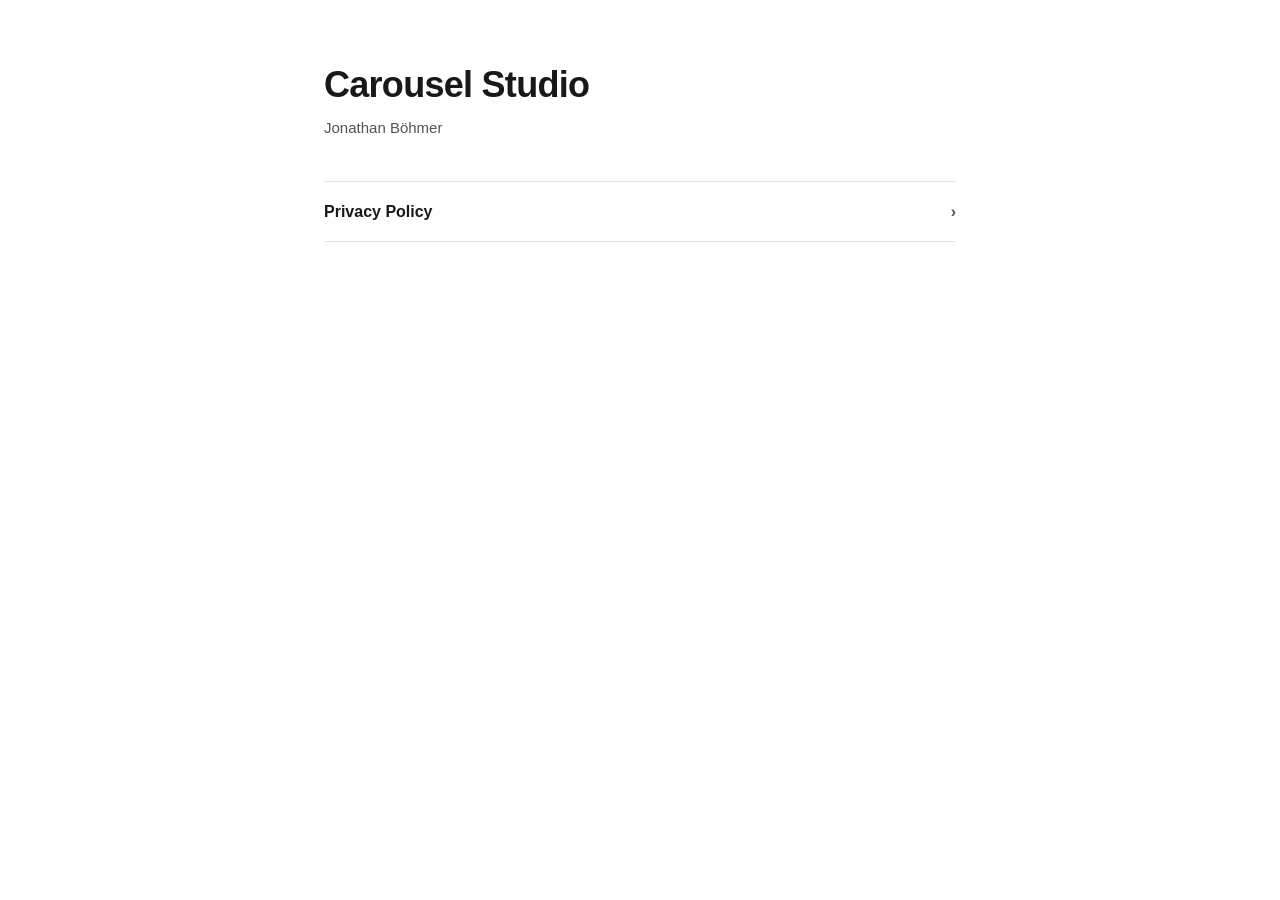
==== index.html @ 37c82015 "Publish as a small site: the policy at /carousel-studio/privacy/, and a start page Co-Authored-By: C" ====
<!doctype html>
<html lang="en">
<head>
  <meta charset="utf-8">
  <meta name="viewport" content="width=device-width, initial-scale=1">
  <title>Carousel Studio</title>
  <meta name="description" content="Legal information for the Carousel Studio app.">
  <style>
    :root {
      --bg: #ffffff;
      --text: #18181b;
      --muted: #52525b;
      --rule: #e4e4e7;
      --accent: #b45309;
    }
    @media (prefers-color-scheme: dark) {
      :root {
        --bg: #161618;
        --text: #f4f4f5;
        --muted: #a1a1aa;
        --rule: #2e2e33;
        --accent: #ffb900;
      }
    }
    * { box-sizing: border-box; }
    body {
      margin: 0;
      background: var(--bg);
      color: var(--text);
      font: 16px/1.7 -apple-system, BlinkMacSystemFont, "Segoe UI", Roboto, Helvetica, Arial, sans-serif;
      -webkit-text-size-adjust: 100%;
    }
    main { max-width: 680px; margin: 0 auto; padding: 64px 24px 80px; }
    h1 { font-size: 2.25rem; line-height: 1.15; margin: 0; letter-spacing: -0.02em; }
    .meta { margin: 10px 0 0; color: var(--muted); font-size: 0.9375rem; }
    ul { list-style: none; margin: 40px 0 0; padding: 0; border-top: 1px solid var(--rule); }
    li { border-bottom: 1px solid var(--rule); }
    li a { display: block; padding: 16px 0; color: var(--text); font-weight: 600; text-decoration: none; }
    li a::after { content: "›"; float: right; color: var(--muted); }
    li a:hover { color: var(--accent); }
    @media (max-width: 480px) {
      main { padding: 40px 20px 56px; }
      h1 { font-size: 1.875rem; }
    }
  </style>
</head>
<body>
  <main>
    <h1>Carousel Studio</h1>
    <p class="meta">Jonathan Böhmer</p>
    <ul>
      <li><a href="carousel-studio/privacy/">Privacy Policy</a></li>
    </ul>
  </main>
</body>
</html>
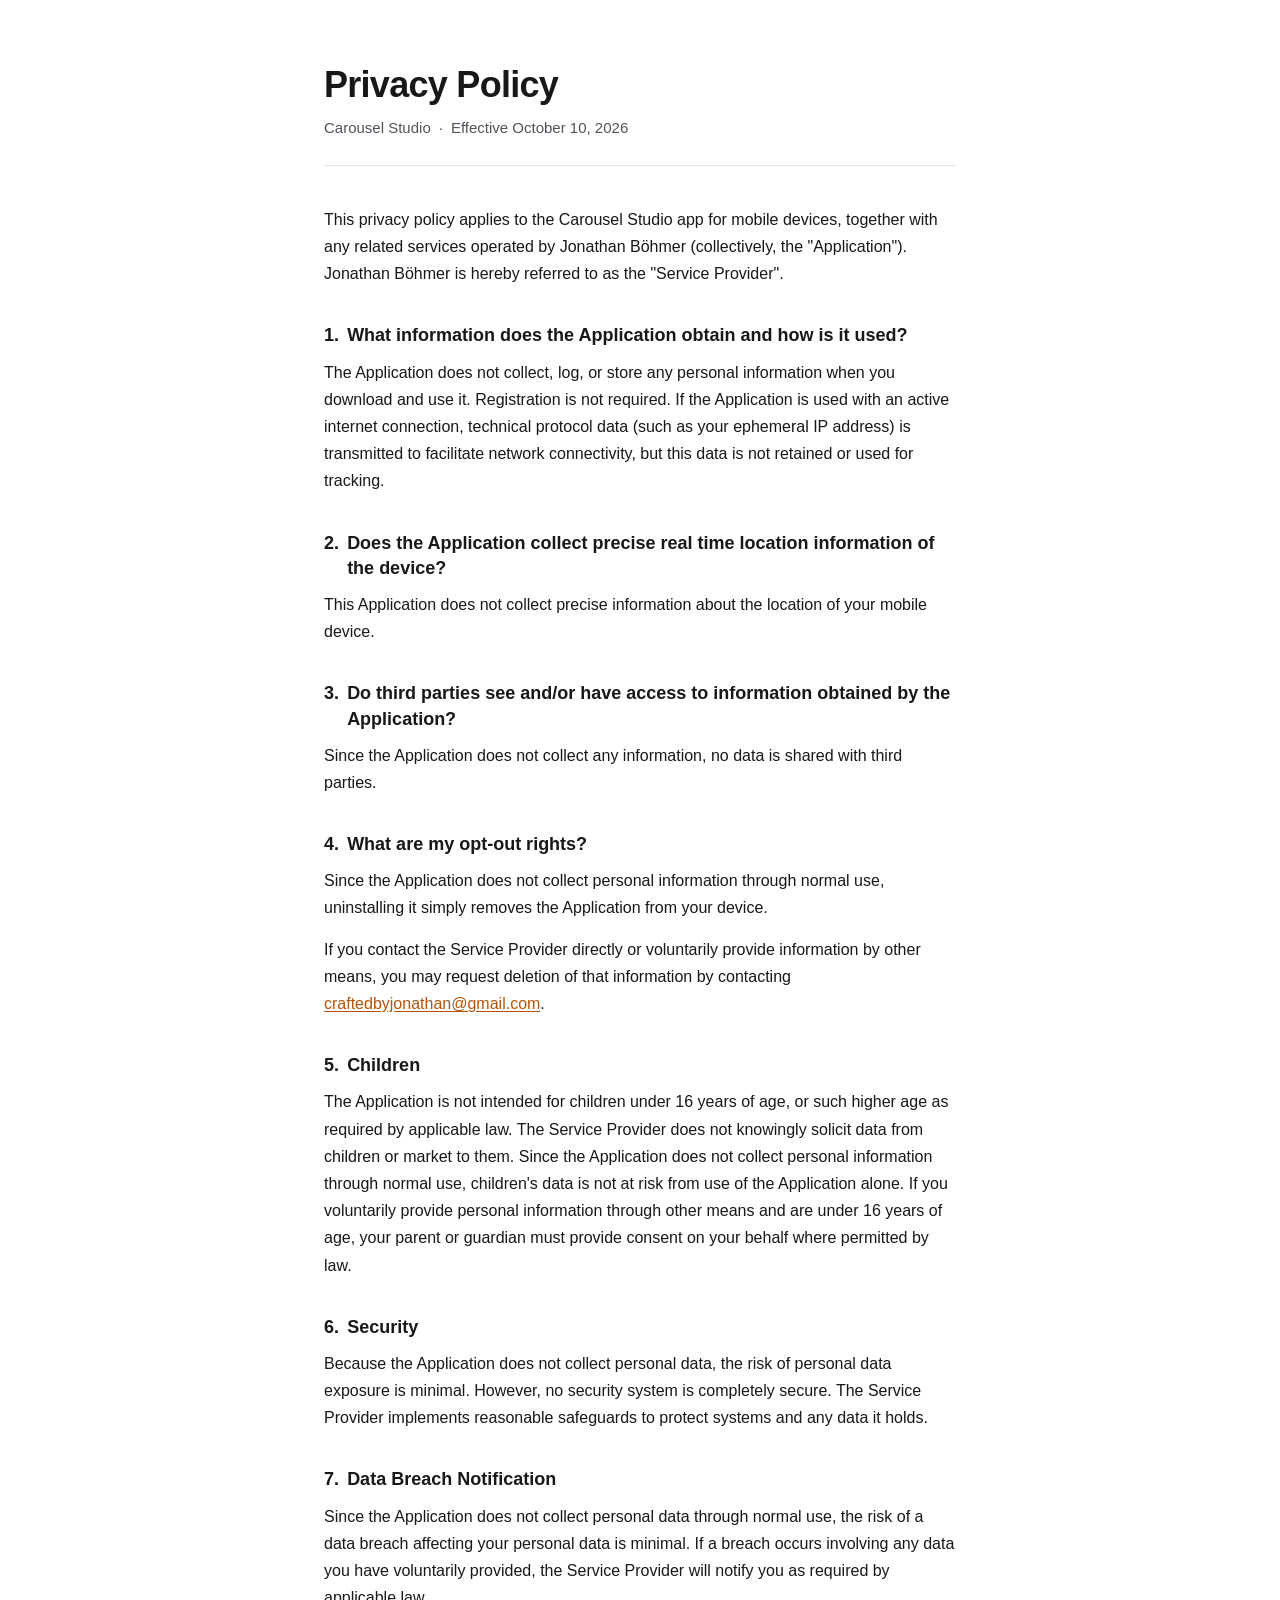
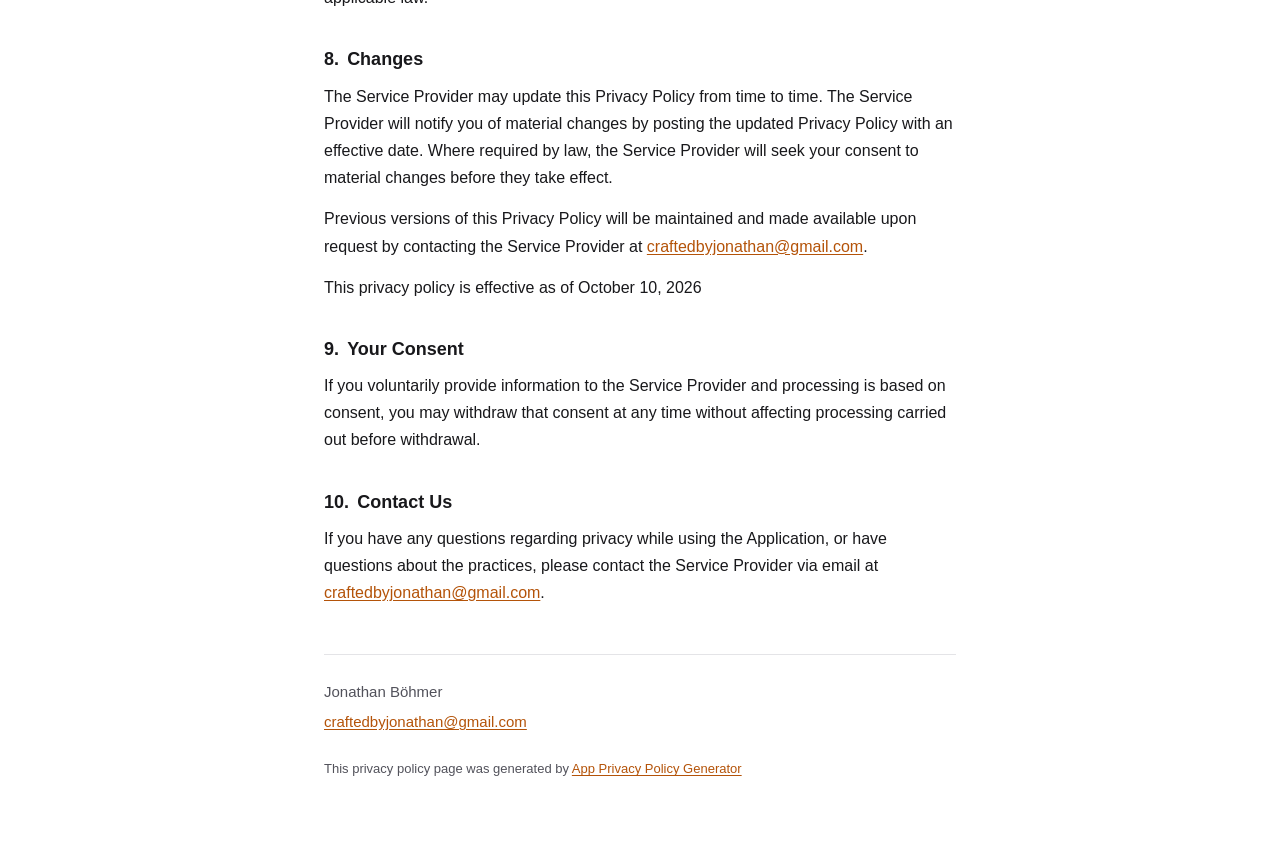
==== commit c9cae876: "Lay the policy out as a plain document Co-Authored-By: Claude Opus 5.5 <noreply@anthropic.com>" ====
--- a/index.html
+++ b/index.html
@@ -3,8 +3,9 @@
 <head>
   <meta charset="utf-8">
   <meta name="viewport" content="width=device-width, initial-scale=1">
-  <title>Carousel Studio</title>
-  <meta name="description" content="Legal information for the Carousel Studio app.">
+  <title>Privacy Policy – Carousel Studio</title>
+  <meta name="description" content="Privacy policy for the Carousel Studio app.">
+  <meta name="robots" content="index, follow">
   <style>
     :root {
       --bg: #ffffff;
@@ -31,13 +32,21 @@
       -webkit-text-size-adjust: 100%;
     }
     main { max-width: 680px; margin: 0 auto; padding: 64px 24px 80px; }
+    header { margin-bottom: 40px; padding-bottom: 24px; border-bottom: 1px solid var(--rule); }
     h1 { font-size: 2.25rem; line-height: 1.15; margin: 0; letter-spacing: -0.02em; }
     .meta { margin: 10px 0 0; color: var(--muted); font-size: 0.9375rem; }
-    ul { list-style: none; margin: 40px 0 0; padding: 0; border-top: 1px solid var(--rule); }
-    li { border-bottom: 1px solid var(--rule); }
-    li a { display: block; padding: 16px 0; color: var(--text); font-weight: 600; text-decoration: none; }
-    li a::after { content: "›"; float: right; color: var(--muted); }
-    li a:hover { color: var(--accent); }
+    .meta span + span::before { content: "·"; margin: 0 8px; }
+    ol.sections { list-style: none; margin: 0; padding: 0; counter-reset: section; }
+    ol.sections > li { counter-increment: section; margin-top: 36px; }
+    /* The number hangs, so a heading that wraps lines up under its own text. */
+    h2 { display: flex; gap: 0.45em; font-size: 1.125rem; line-height: 1.4; margin: 0 0 10px; }
+    h2::before { content: counter(section) "."; flex-shrink: 0; font-variant-numeric: tabular-nums; }
+    p { margin: 0 0 14px; }
+    p:last-child { margin-bottom: 0; }
+    a { color: var(--accent); text-underline-offset: 2px; }
+    .contact { margin-top: 48px; padding-top: 24px; border-top: 1px solid var(--rule); color: var(--muted); font-size: 0.9375rem; }
+    .contact p { margin: 0 0 4px; }
+    .attribution { margin-top: 24px; color: var(--muted); font-size: 0.8125rem; }
     @media (max-width: 480px) {
       main { padding: 40px 20px 56px; }
       h1 { font-size: 1.875rem; }
@@ -46,11 +55,64 @@
 </head>
 <body>
   <main>
-    <h1>Carousel Studio</h1>
-    <p class="meta">Jonathan Böhmer</p>
-    <ul>
-      <li><a href="carousel-studio/privacy/">Privacy Policy</a></li>
-    </ul>
+    <header>
+      <h1>Privacy Policy</h1>
+      <p class="meta"><span>Carousel Studio</span><span>Effective October 10, 2026</span></p>
+    </header>
+
+    <p>This privacy policy applies to the Carousel Studio app for mobile devices, together with any related services operated by Jonathan Böhmer (collectively, the "Application"). Jonathan Böhmer is hereby referred to as the "Service Provider".</p>
+
+    <ol class="sections">
+      <li>
+        <h2>What information does the Application obtain and how is it used?</h2>
+        <p>The Application does not collect, log, or store any personal information when you download and use it. Registration is not required. If the Application is used with an active internet connection, technical protocol data (such as your ephemeral IP address) is transmitted to facilitate network connectivity, but this data is not retained or used for tracking.</p>
+      </li>
+      <li>
+        <h2>Does the Application collect precise real time location information of the device?</h2>
+        <p>This Application does not collect precise information about the location of your mobile device.</p>
+      </li>
+      <li>
+        <h2>Do third parties see and/or have access to information obtained by the Application?</h2>
+        <p>Since the Application does not collect any information, no data is shared with third parties.</p>
+      </li>
+      <li>
+        <h2>What are my opt-out rights?</h2>
+        <p>Since the Application does not collect personal information through normal use, uninstalling it simply removes the Application from your device.</p>
+        <p>If you contact the Service Provider directly or voluntarily provide information by other means, you may request deletion of that information by contacting <a href="mailto:craftedbyjonathan@gmail.com">craftedbyjonathan@gmail.com</a>.</p>
+      </li>
+      <li>
+        <h2>Children</h2>
+        <p>The Application is not intended for children under 16 years of age, or such higher age as required by applicable law. The Service Provider does not knowingly solicit data from children or market to them. Since the Application does not collect personal information through normal use, children's data is not at risk from use of the Application alone. If you voluntarily provide personal information through other means and are under 16 years of age, your parent or guardian must provide consent on your behalf where permitted by law.</p>
+      </li>
+      <li>
+        <h2>Security</h2>
+        <p>Because the Application does not collect personal data, the risk of personal data exposure is minimal. However, no security system is completely secure. The Service Provider implements reasonable safeguards to protect systems and any data it holds.</p>
+      </li>
+      <li>
+        <h2>Data Breach Notification</h2>
+        <p>Since the Application does not collect personal data through normal use, the risk of a data breach affecting your personal data is minimal. If a breach occurs involving any data you have voluntarily provided, the Service Provider will notify you as required by applicable law.</p>
+      </li>
+      <li>
+        <h2>Changes</h2>
+        <p>The Service Provider may update this Privacy Policy from time to time. The Service Provider will notify you of material changes by posting the updated Privacy Policy with an effective date. Where required by law, the Service Provider will seek your consent to material changes before they take effect.</p>
+        <p>Previous versions of this Privacy Policy will be maintained and made available upon request by contacting the Service Provider at <a href="mailto:craftedbyjonathan@gmail.com">craftedbyjonathan@gmail.com</a>.</p>
+        <p>This privacy policy is effective as of October 10, 2026</p>
+      </li>
+      <li>
+        <h2>Your Consent</h2>
+        <p>If you voluntarily provide information to the Service Provider and processing is based on consent, you may withdraw that consent at any time without affecting processing carried out before withdrawal.</p>
+      </li>
+      <li>
+        <h2>Contact Us</h2>
+        <p>If you have any questions regarding privacy while using the Application, or have questions about the practices, please contact the Service Provider via email at <a href="mailto:craftedbyjonathan@gmail.com">craftedbyjonathan@gmail.com</a>.</p>
+      </li>
+    </ol>
+
+    <footer class="contact">
+      <p>Jonathan Böhmer</p>
+      <p><a href="mailto:craftedbyjonathan@gmail.com">craftedbyjonathan@gmail.com</a></p>
+    </footer>
+    <p class="attribution">This privacy policy page was generated by <a href="https://app-privacy-policy-generator.nisrulz.com/" target="_blank" rel="noopener noreferrer">App Privacy Policy Generator</a></p>
   </main>
 </body>
 </html>
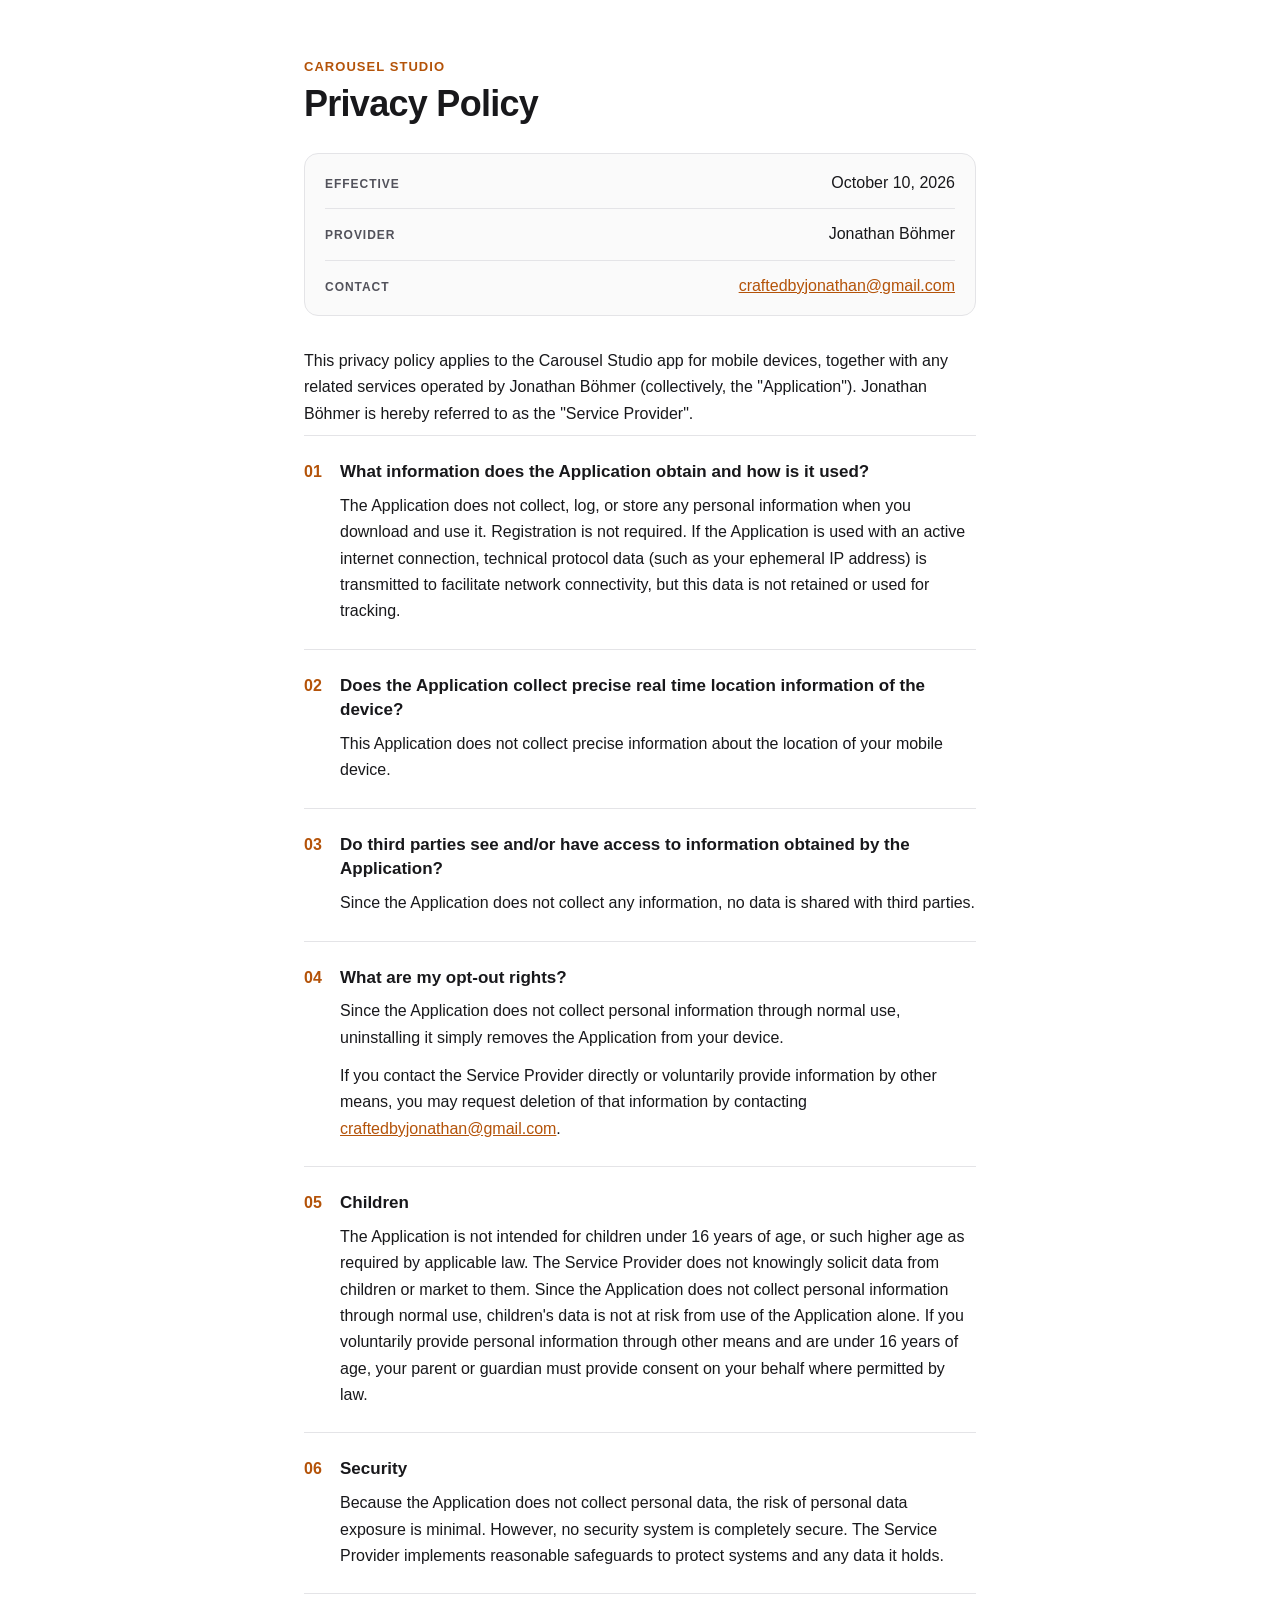
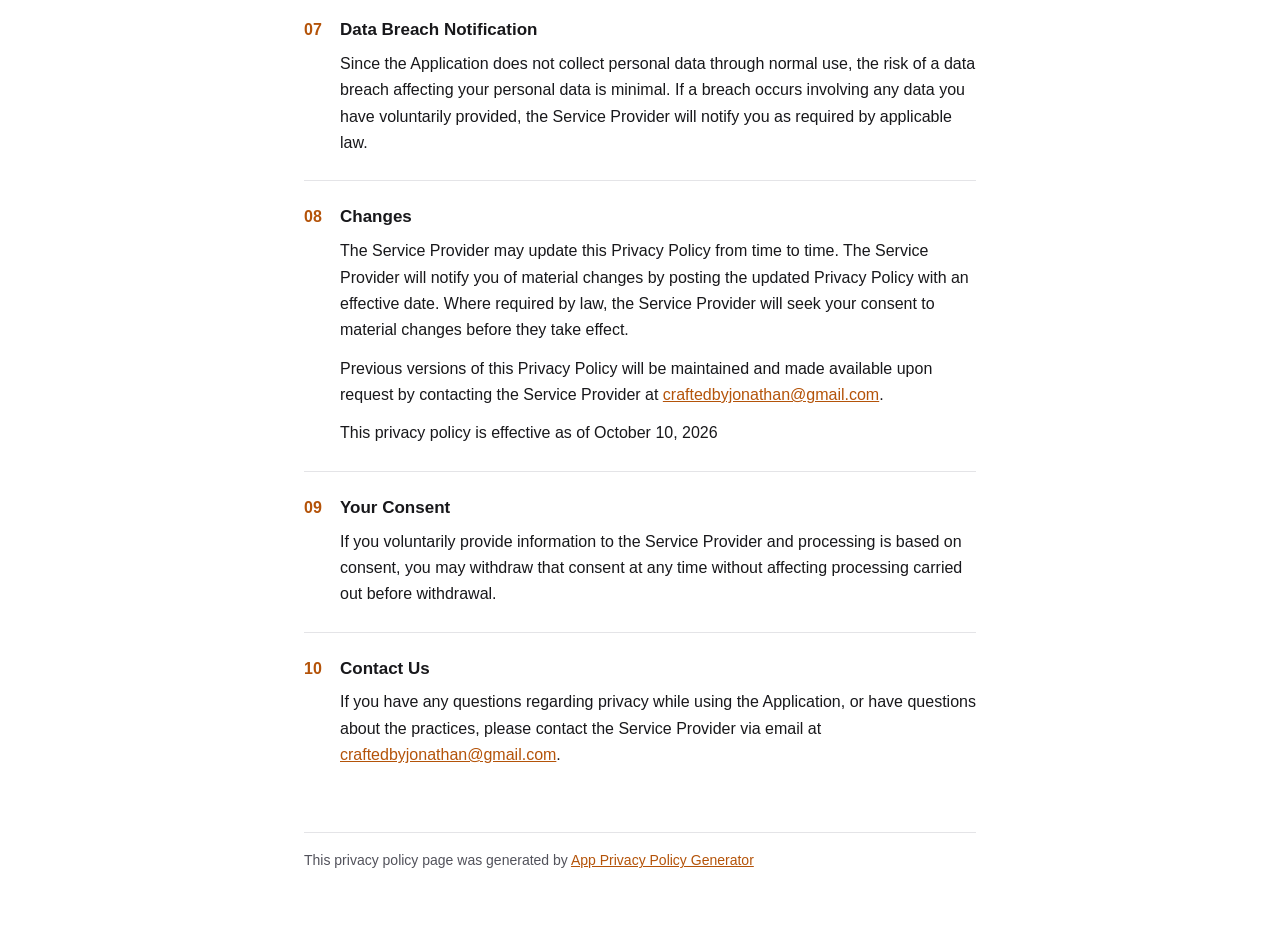
==== commit 46fa3e72: "Effective date, and lay the policy out as a numbered document Co-Authored-By: Claude Opus 5.5 <norep" ====
--- a/index.html
+++ b/index.html
@@ -13,6 +13,7 @@
       --muted: #52525b;
       --rule: #e4e4e7;
       --accent: #b45309;
+      --panel: #fafafa;
     }
     @media (prefers-color-scheme: dark) {
       :root {
@@ -21,6 +22,7 @@
         --muted: #a1a1aa;
         --rule: #2e2e33;
         --accent: #ffb900;
+        --panel: #1d1d20;
       }
     }
     * { box-sizing: border-box; }
@@ -28,39 +30,50 @@
       margin: 0;
       background: var(--bg);
       color: var(--text);
-      font: 16px/1.7 -apple-system, BlinkMacSystemFont, "Segoe UI", Roboto, Helvetica, Arial, sans-serif;
+      font: 16px/1.65 -apple-system, BlinkMacSystemFont, "Segoe UI", Roboto, Helvetica, Arial, sans-serif;
       -webkit-text-size-adjust: 100%;
     }
-    main { max-width: 680px; margin: 0 auto; padding: 64px 24px 80px; }
-    header { margin-bottom: 40px; padding-bottom: 24px; border-bottom: 1px solid var(--rule); }
+    main { max-width: 720px; margin: 0 auto; padding: 56px 24px 72px; }
+    header { margin-bottom: 32px; }
+    .eyebrow { margin: 0 0 6px; font-size: 0.8125rem; font-weight: 600; letter-spacing: 0.08em; text-transform: uppercase; color: var(--accent); }
     h1 { font-size: 2.25rem; line-height: 1.15; margin: 0; letter-spacing: -0.02em; }
-    .meta { margin: 10px 0 0; color: var(--muted); font-size: 0.9375rem; }
-    .meta span + span::before { content: "·"; margin: 0 8px; }
-    ol.sections { list-style: none; margin: 0; padding: 0; counter-reset: section; }
-    ol.sections > li { counter-increment: section; margin-top: 36px; }
-    /* The number hangs, so a heading that wraps lines up under its own text. */
-    h2 { display: flex; gap: 0.45em; font-size: 1.125rem; line-height: 1.4; margin: 0 0 10px; }
-    h2::before { content: counter(section) "."; flex-shrink: 0; font-variant-numeric: tabular-nums; }
-    p { margin: 0 0 14px; }
-    p:last-child { margin-bottom: 0; }
-    a { color: var(--accent); text-underline-offset: 2px; }
-    .contact { margin-top: 48px; padding-top: 24px; border-top: 1px solid var(--rule); color: var(--muted); font-size: 0.9375rem; }
-    .contact p { margin: 0 0 4px; }
-    .attribution { margin-top: 24px; color: var(--muted); font-size: 0.8125rem; }
+    .meta { margin: 28px 0 0; padding: 4px 20px; border: 1px solid var(--rule); border-radius: 14px; background: var(--panel); }
+    .meta div { display: flex; align-items: baseline; justify-content: space-between; gap: 16px; padding: 12px 0; }
+    .meta div + div { border-top: 1px solid var(--rule); }
+    .meta dt { font-size: 0.75rem; font-weight: 700; letter-spacing: 0.08em; text-transform: uppercase; color: var(--muted); }
+    .meta dd { margin: 0; text-align: right; font-weight: 500; overflow-wrap: anywhere; }
+    /* On a phone, each label sits above its value, so the email address keeps to one line. */
     @media (max-width: 480px) {
       main { padding: 40px 20px 56px; }
       h1 { font-size: 1.875rem; }
+      .meta div { flex-direction: column; gap: 4px; }
+      .meta dd { text-align: left; }
     }
+    .intro { margin: 0 0 8px; }
+    ol.sections { list-style: none; margin: 0; padding: 0; counter-reset: section; }
+    ol.sections > li { counter-increment: section; display: grid; grid-template-columns: 2.25rem 1fr; padding: 24px 0; border-top: 1px solid var(--rule); }
+    ol.sections > li::before { content: counter(section, decimal-leading-zero); font-weight: 700; font-variant-numeric: tabular-nums; color: var(--accent); line-height: 1.45; }
+    h2 { grid-column: 2; font-size: 1.0625rem; line-height: 1.45; margin: 0 0 8px; }
+    ol.sections > li > p { grid-column: 2; }
+    p { margin: 0 0 12px; }
+    p:last-child { margin-bottom: 0; }
+    a { color: var(--accent); }
+    .attribution { margin-top: 40px; padding-top: 16px; border-top: 1px solid var(--rule); color: var(--muted); font-size: 0.875rem; }
   </style>
 </head>
 <body>
   <main>
     <header>
+      <p class="eyebrow">Carousel Studio</p>
       <h1>Privacy Policy</h1>
-      <p class="meta"><span>Carousel Studio</span><span>Effective October 10, 2026</span></p>
+      <dl class="meta">
+        <div><dt>Effective</dt><dd>October 10, 2026</dd></div>
+        <div><dt>Provider</dt><dd>Jonathan Böhmer</dd></div>
+        <div><dt>Contact</dt><dd><a href="mailto:craftedbyjonathan@gmail.com">craftedbyjonathan@gmail.com</a></dd></div>
+      </dl>
     </header>
 
-    <p>This privacy policy applies to the Carousel Studio app for mobile devices, together with any related services operated by Jonathan Böhmer (collectively, the "Application"). Jonathan Böhmer is hereby referred to as the "Service Provider".</p>
+    <p class="intro">This privacy policy applies to the Carousel Studio app for mobile devices, together with any related services operated by Jonathan Böhmer (collectively, the "Application"). Jonathan Böhmer is hereby referred to as the "Service Provider".</p>
 
     <ol class="sections">
       <li>
@@ -108,10 +121,6 @@
       </li>
     </ol>
 
-    <footer class="contact">
-      <p>Jonathan Böhmer</p>
-      <p><a href="mailto:craftedbyjonathan@gmail.com">craftedbyjonathan@gmail.com</a></p>
-    </footer>
     <p class="attribution">This privacy policy page was generated by <a href="https://app-privacy-policy-generator.nisrulz.com/" target="_blank" rel="noopener noreferrer">App Privacy Policy Generator</a></p>
   </main>
 </body>
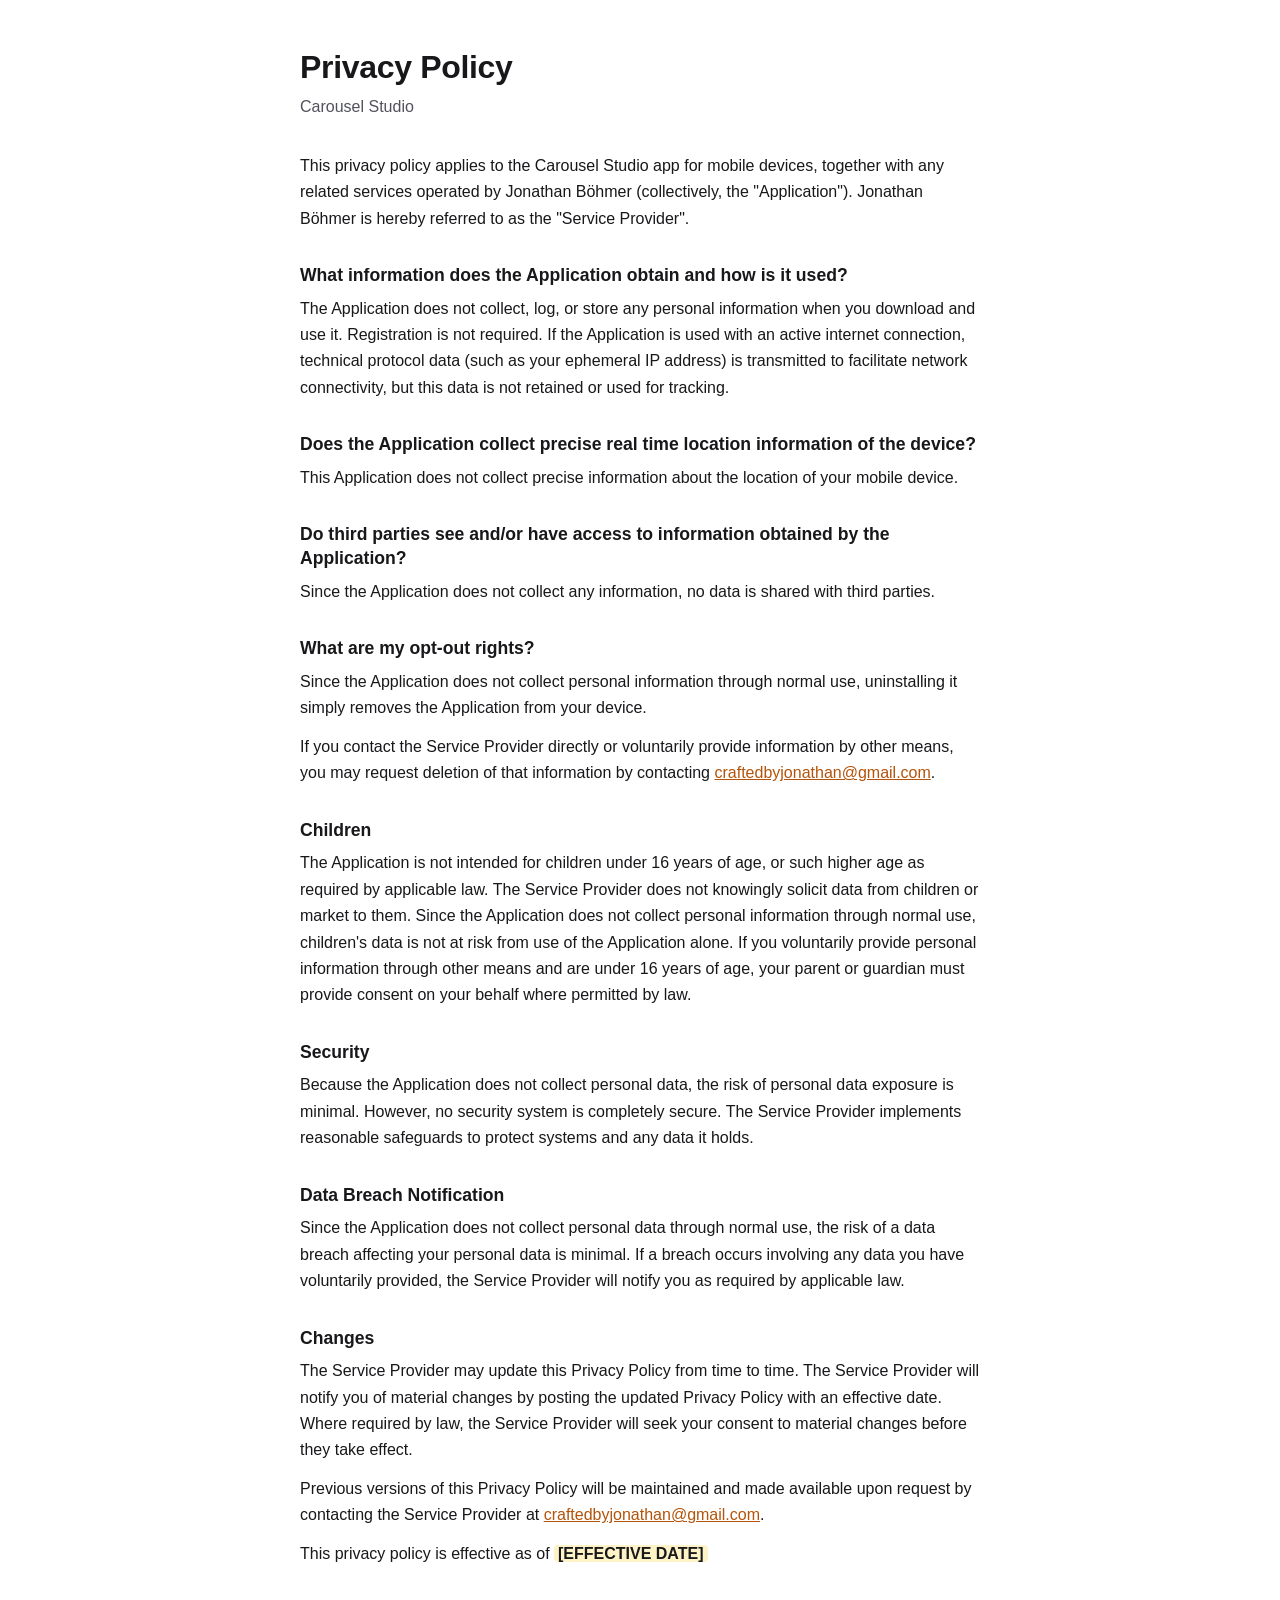
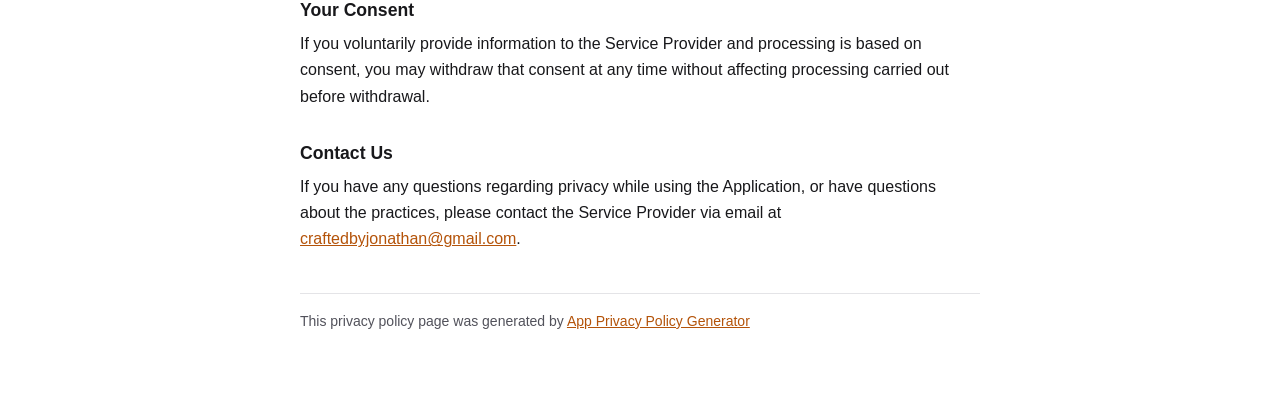
==== commit 7d483b59: "Fill in the publisher name and contact email Co-Authored-By: Claude Opus 5.5 <noreply@anthropic.com>" ====
--- a/index.html
+++ b/index.html
@@ -13,7 +13,7 @@
       --muted: #52525b;
       --rule: #e4e4e7;
       --accent: #b45309;
-      --panel: #fafafa;
+      --placeholder-bg: #fef3c7;
     }
     @media (prefers-color-scheme: dark) {
       :root {
@@ -22,7 +22,7 @@
         --muted: #a1a1aa;
         --rule: #2e2e33;
         --accent: #ffb900;
-        --panel: #1d1d20;
+        --placeholder-bg: #3f2f0a;
       }
     }
     * { box-sizing: border-box; }
@@ -33,94 +33,59 @@
       font: 16px/1.65 -apple-system, BlinkMacSystemFont, "Segoe UI", Roboto, Helvetica, Arial, sans-serif;
       -webkit-text-size-adjust: 100%;
     }
-    main { max-width: 720px; margin: 0 auto; padding: 56px 24px 72px; }
-    header { margin-bottom: 32px; }
-    .eyebrow { margin: 0 0 6px; font-size: 0.8125rem; font-weight: 600; letter-spacing: 0.08em; text-transform: uppercase; color: var(--accent); }
-    h1 { font-size: 2.25rem; line-height: 1.15; margin: 0; letter-spacing: -0.02em; }
-    .meta { margin: 28px 0 0; padding: 4px 20px; border: 1px solid var(--rule); border-radius: 14px; background: var(--panel); }
-    .meta div { display: flex; align-items: baseline; justify-content: space-between; gap: 16px; padding: 12px 0; }
-    .meta div + div { border-top: 1px solid var(--rule); }
-    .meta dt { font-size: 0.75rem; font-weight: 700; letter-spacing: 0.08em; text-transform: uppercase; color: var(--muted); }
-    .meta dd { margin: 0; text-align: right; font-weight: 500; overflow-wrap: anywhere; }
-    /* On a phone, each label sits above its value, so the email address keeps to one line. */
-    @media (max-width: 480px) {
-      main { padding: 40px 20px 56px; }
-      h1 { font-size: 1.875rem; }
-      .meta div { flex-direction: column; gap: 4px; }
-      .meta dd { text-align: left; }
-    }
-    .intro { margin: 0 0 8px; }
-    ol.sections { list-style: none; margin: 0; padding: 0; counter-reset: section; }
-    ol.sections > li { counter-increment: section; display: grid; grid-template-columns: 2.25rem 1fr; padding: 24px 0; border-top: 1px solid var(--rule); }
-    ol.sections > li::before { content: counter(section, decimal-leading-zero); font-weight: 700; font-variant-numeric: tabular-nums; color: var(--accent); line-height: 1.45; }
-    h2 { grid-column: 2; font-size: 1.0625rem; line-height: 1.45; margin: 0 0 8px; }
-    ol.sections > li > p { grid-column: 2; }
+    main { max-width: 720px; margin: 0 auto; padding: 48px 20px 64px; }
+    h1 { font-size: 2rem; line-height: 1.2; margin: 0 0 8px; letter-spacing: -0.01em; }
+    .app { color: var(--muted); margin: 0 0 32px; }
+    h2 { font-size: 1.1rem; line-height: 1.35; margin: 32px 0 8px; }
     p { margin: 0 0 12px; }
-    p:last-child { margin-bottom: 0; }
     a { color: var(--accent); }
-    .attribution { margin-top: 40px; padding-top: 16px; border-top: 1px solid var(--rule); color: var(--muted); font-size: 0.875rem; }
+    hr { border: 0; border-top: 1px solid var(--rule); margin: 40px 0 16px; }
+    .attribution { color: var(--muted); font-size: 0.875rem; }
+    /* Placeholders still to be filled in before publishing. */
+    .placeholder { background: var(--placeholder-bg); border-radius: 4px; padding: 0 4px; font-weight: 600; }
   </style>
 </head>
 <body>
   <main>
-    <header>
-      <p class="eyebrow">Carousel Studio</p>
-      <h1>Privacy Policy</h1>
-      <dl class="meta">
-        <div><dt>Effective</dt><dd>October 10, 2026</dd></div>
-        <div><dt>Provider</dt><dd>Jonathan Böhmer</dd></div>
-        <div><dt>Contact</dt><dd><a href="mailto:craftedbyjonathan@gmail.com">craftedbyjonathan@gmail.com</a></dd></div>
-      </dl>
-    </header>
+    <h1>Privacy Policy</h1>
+    <p class="app">Carousel Studio</p>
 
-    <p class="intro">This privacy policy applies to the Carousel Studio app for mobile devices, together with any related services operated by Jonathan Böhmer (collectively, the "Application"). Jonathan Böhmer is hereby referred to as the "Service Provider".</p>
+    <p>This privacy policy applies to the Carousel Studio app for mobile devices, together with any related services operated by Jonathan Böhmer (collectively, the "Application"). Jonathan Böhmer is hereby referred to as the "Service Provider".</p>
 
-    <ol class="sections">
-      <li>
-        <h2>What information does the Application obtain and how is it used?</h2>
-        <p>The Application does not collect, log, or store any personal information when you download and use it. Registration is not required. If the Application is used with an active internet connection, technical protocol data (such as your ephemeral IP address) is transmitted to facilitate network connectivity, but this data is not retained or used for tracking.</p>
-      </li>
-      <li>
-        <h2>Does the Application collect precise real time location information of the device?</h2>
-        <p>This Application does not collect precise information about the location of your mobile device.</p>
-      </li>
-      <li>
-        <h2>Do third parties see and/or have access to information obtained by the Application?</h2>
-        <p>Since the Application does not collect any information, no data is shared with third parties.</p>
-      </li>
-      <li>
-        <h2>What are my opt-out rights?</h2>
-        <p>Since the Application does not collect personal information through normal use, uninstalling it simply removes the Application from your device.</p>
-        <p>If you contact the Service Provider directly or voluntarily provide information by other means, you may request deletion of that information by contacting <a href="mailto:craftedbyjonathan@gmail.com">craftedbyjonathan@gmail.com</a>.</p>
-      </li>
-      <li>
-        <h2>Children</h2>
-        <p>The Application is not intended for children under 16 years of age, or such higher age as required by applicable law. The Service Provider does not knowingly solicit data from children or market to them. Since the Application does not collect personal information through normal use, children's data is not at risk from use of the Application alone. If you voluntarily provide personal information through other means and are under 16 years of age, your parent or guardian must provide consent on your behalf where permitted by law.</p>
-      </li>
-      <li>
-        <h2>Security</h2>
-        <p>Because the Application does not collect personal data, the risk of personal data exposure is minimal. However, no security system is completely secure. The Service Provider implements reasonable safeguards to protect systems and any data it holds.</p>
-      </li>
-      <li>
-        <h2>Data Breach Notification</h2>
-        <p>Since the Application does not collect personal data through normal use, the risk of a data breach affecting your personal data is minimal. If a breach occurs involving any data you have voluntarily provided, the Service Provider will notify you as required by applicable law.</p>
-      </li>
-      <li>
-        <h2>Changes</h2>
-        <p>The Service Provider may update this Privacy Policy from time to time. The Service Provider will notify you of material changes by posting the updated Privacy Policy with an effective date. Where required by law, the Service Provider will seek your consent to material changes before they take effect.</p>
-        <p>Previous versions of this Privacy Policy will be maintained and made available upon request by contacting the Service Provider at <a href="mailto:craftedbyjonathan@gmail.com">craftedbyjonathan@gmail.com</a>.</p>
-        <p>This privacy policy is effective as of October 10, 2026</p>
-      </li>
-      <li>
-        <h2>Your Consent</h2>
-        <p>If you voluntarily provide information to the Service Provider and processing is based on consent, you may withdraw that consent at any time without affecting processing carried out before withdrawal.</p>
-      </li>
-      <li>
-        <h2>Contact Us</h2>
-        <p>If you have any questions regarding privacy while using the Application, or have questions about the practices, please contact the Service Provider via email at <a href="mailto:craftedbyjonathan@gmail.com">craftedbyjonathan@gmail.com</a>.</p>
-      </li>
-    </ol>
+    <h2>What information does the Application obtain and how is it used?</h2>
+    <p>The Application does not collect, log, or store any personal information when you download and use it. Registration is not required. If the Application is used with an active internet connection, technical protocol data (such as your ephemeral IP address) is transmitted to facilitate network connectivity, but this data is not retained or used for tracking.</p>
 
+    <h2>Does the Application collect precise real time location information of the device?</h2>
+    <p>This Application does not collect precise information about the location of your mobile device.</p>
+
+    <h2>Do third parties see and/or have access to information obtained by the Application?</h2>
+    <p>Since the Application does not collect any information, no data is shared with third parties.</p>
+
+    <h2>What are my opt-out rights?</h2>
+    <p>Since the Application does not collect personal information through normal use, uninstalling it simply removes the Application from your device.</p>
+    <p>If you contact the Service Provider directly or voluntarily provide information by other means, you may request deletion of that information by contacting <a href="mailto:craftedbyjonathan@gmail.com">craftedbyjonathan@gmail.com</a>.</p>
+
+    <h2>Children</h2>
+    <p>The Application is not intended for children under 16 years of age, or such higher age as required by applicable law. The Service Provider does not knowingly solicit data from children or market to them. Since the Application does not collect personal information through normal use, children's data is not at risk from use of the Application alone. If you voluntarily provide personal information through other means and are under 16 years of age, your parent or guardian must provide consent on your behalf where permitted by law.</p>
+
+    <h2>Security</h2>
+    <p>Because the Application does not collect personal data, the risk of personal data exposure is minimal. However, no security system is completely secure. The Service Provider implements reasonable safeguards to protect systems and any data it holds.</p>
+
+    <h2>Data Breach Notification</h2>
+    <p>Since the Application does not collect personal data through normal use, the risk of a data breach affecting your personal data is minimal. If a breach occurs involving any data you have voluntarily provided, the Service Provider will notify you as required by applicable law.</p>
+
+    <h2>Changes</h2>
+    <p>The Service Provider may update this Privacy Policy from time to time. The Service Provider will notify you of material changes by posting the updated Privacy Policy with an effective date. Where required by law, the Service Provider will seek your consent to material changes before they take effect.</p>
+    <p>Previous versions of this Privacy Policy will be maintained and made available upon request by contacting the Service Provider at <a href="mailto:craftedbyjonathan@gmail.com">craftedbyjonathan@gmail.com</a>.</p>
+    <p>This privacy policy is effective as of <span class="placeholder">[EFFECTIVE DATE]</span></p>
+
+    <h2>Your Consent</h2>
+    <p>If you voluntarily provide information to the Service Provider and processing is based on consent, you may withdraw that consent at any time without affecting processing carried out before withdrawal.</p>
+
+    <h2>Contact Us</h2>
+    <p>If you have any questions regarding privacy while using the Application, or have questions about the practices, please contact the Service Provider via email at <a href="mailto:craftedbyjonathan@gmail.com">craftedbyjonathan@gmail.com</a>.</p>
+
+    <hr>
     <p class="attribution">This privacy policy page was generated by <a href="https://app-privacy-policy-generator.nisrulz.com/" target="_blank" rel="noopener noreferrer">App Privacy Policy Generator</a></p>
   </main>
 </body>
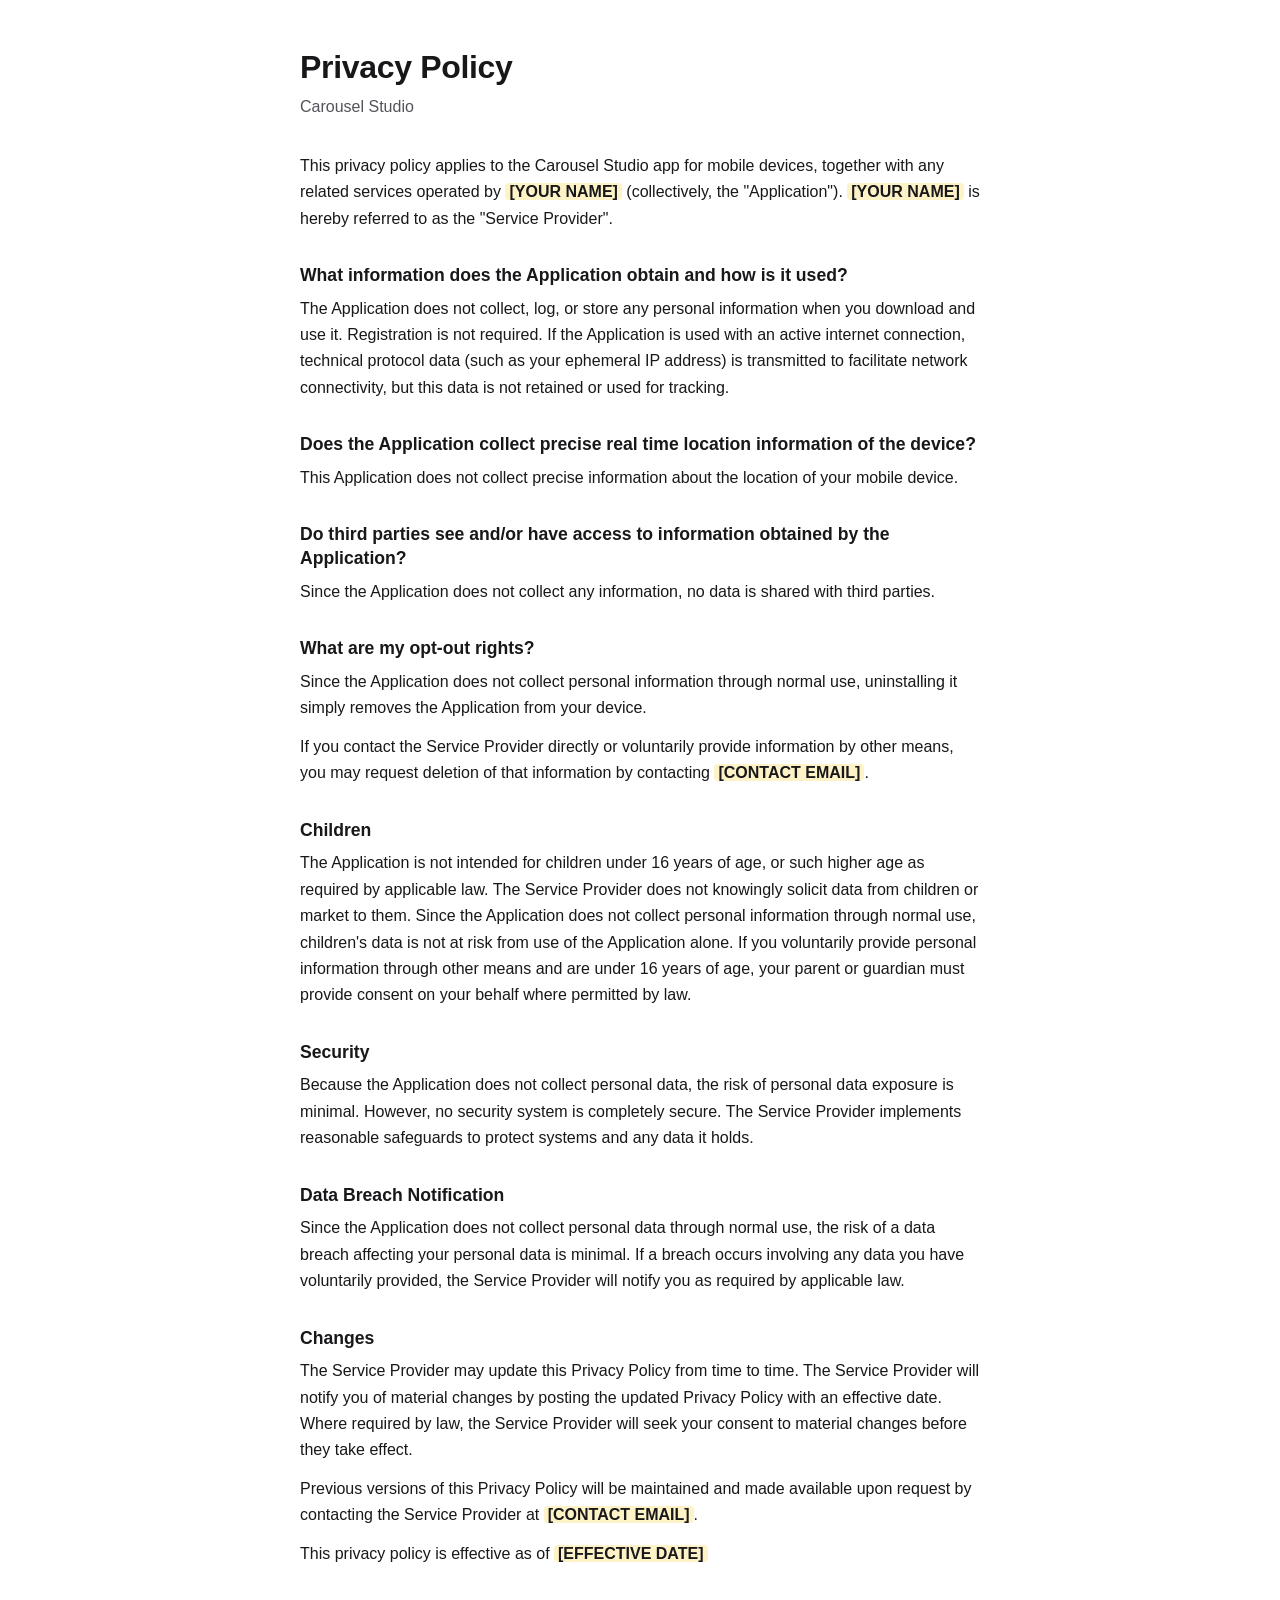
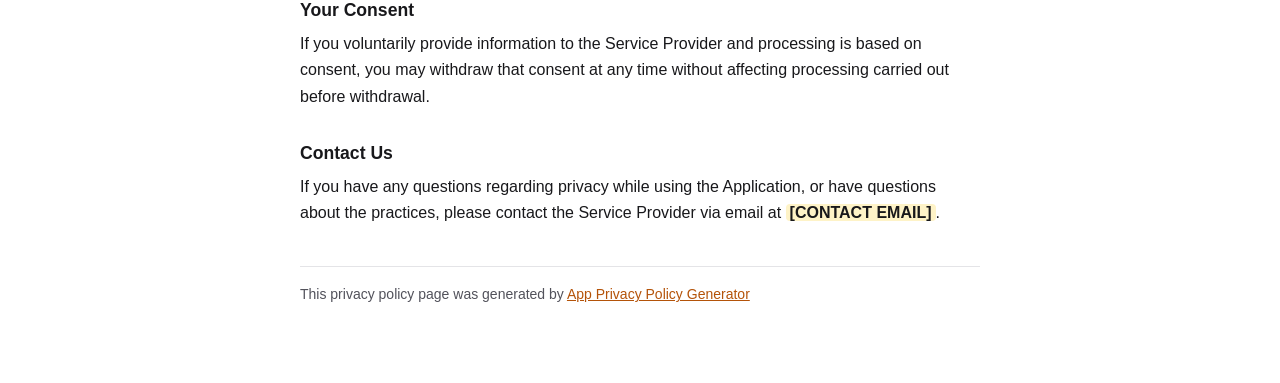
==== commit 18e1c2ab: "Privacy policy page for Carousel Studio (placeholders to fill in) The "No Tracking" policy from App " ====
--- a/index.html
+++ b/index.html
@@ -50,7 +50,7 @@
     <h1>Privacy Policy</h1>
     <p class="app">Carousel Studio</p>
 
-    <p>This privacy policy applies to the Carousel Studio app for mobile devices, together with any related services operated by Jonathan Böhmer (collectively, the "Application"). Jonathan Böhmer is hereby referred to as the "Service Provider".</p>
+    <p>This privacy policy applies to the Carousel Studio app for mobile devices, together with any related services operated by <span class="placeholder">[YOUR NAME]</span> (collectively, the "Application"). <span class="placeholder">[YOUR NAME]</span> is hereby referred to as the "Service Provider".</p>
 
     <h2>What information does the Application obtain and how is it used?</h2>
     <p>The Application does not collect, log, or store any personal information when you download and use it. Registration is not required. If the Application is used with an active internet connection, technical protocol data (such as your ephemeral IP address) is transmitted to facilitate network connectivity, but this data is not retained or used for tracking.</p>
@@ -63,7 +63,7 @@
 
     <h2>What are my opt-out rights?</h2>
     <p>Since the Application does not collect personal information through normal use, uninstalling it simply removes the Application from your device.</p>
-    <p>If you contact the Service Provider directly or voluntarily provide information by other means, you may request deletion of that information by contacting <a href="mailto:craftedbyjonathan@gmail.com">craftedbyjonathan@gmail.com</a>.</p>
+    <p>If you contact the Service Provider directly or voluntarily provide information by other means, you may request deletion of that information by contacting <span class="placeholder">[CONTACT EMAIL]</span>.</p>
 
     <h2>Children</h2>
     <p>The Application is not intended for children under 16 years of age, or such higher age as required by applicable law. The Service Provider does not knowingly solicit data from children or market to them. Since the Application does not collect personal information through normal use, children's data is not at risk from use of the Application alone. If you voluntarily provide personal information through other means and are under 16 years of age, your parent or guardian must provide consent on your behalf where permitted by law.</p>
@@ -76,14 +76,14 @@
 
     <h2>Changes</h2>
     <p>The Service Provider may update this Privacy Policy from time to time. The Service Provider will notify you of material changes by posting the updated Privacy Policy with an effective date. Where required by law, the Service Provider will seek your consent to material changes before they take effect.</p>
-    <p>Previous versions of this Privacy Policy will be maintained and made available upon request by contacting the Service Provider at <a href="mailto:craftedbyjonathan@gmail.com">craftedbyjonathan@gmail.com</a>.</p>
+    <p>Previous versions of this Privacy Policy will be maintained and made available upon request by contacting the Service Provider at <span class="placeholder">[CONTACT EMAIL]</span>.</p>
     <p>This privacy policy is effective as of <span class="placeholder">[EFFECTIVE DATE]</span></p>
 
     <h2>Your Consent</h2>
     <p>If you voluntarily provide information to the Service Provider and processing is based on consent, you may withdraw that consent at any time without affecting processing carried out before withdrawal.</p>
 
     <h2>Contact Us</h2>
-    <p>If you have any questions regarding privacy while using the Application, or have questions about the practices, please contact the Service Provider via email at <a href="mailto:craftedbyjonathan@gmail.com">craftedbyjonathan@gmail.com</a>.</p>
+    <p>If you have any questions regarding privacy while using the Application, or have questions about the practices, please contact the Service Provider via email at <span class="placeholder">[CONTACT EMAIL]</span>.</p>
 
     <hr>
     <p class="attribution">This privacy policy page was generated by <a href="https://app-privacy-policy-generator.nisrulz.com/" target="_blank" rel="noopener noreferrer">App Privacy Policy Generator</a></p>
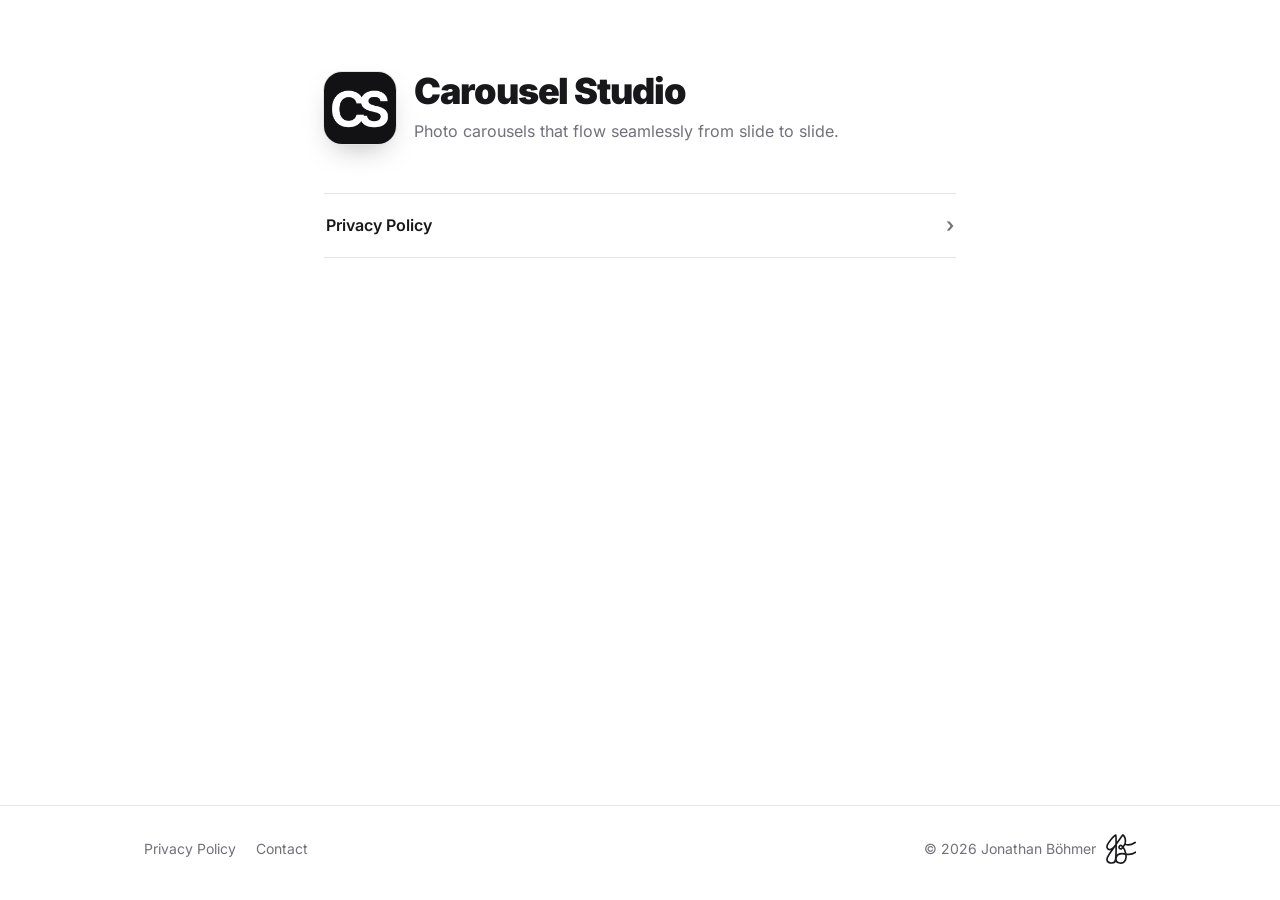
==== commit 85fe3dfa: "Redesign: app icon and maker's mark, contents list, self-hosted fonts Co-Authored-By: Claude Opus 5." ====
--- a/index.html
+++ b/index.html
@@ -3,90 +3,37 @@
 <head>
   <meta charset="utf-8">
   <meta name="viewport" content="width=device-width, initial-scale=1">
-  <title>Privacy Policy – Carousel Studio</title>
-  <meta name="description" content="Privacy policy for the Carousel Studio app.">
-  <meta name="robots" content="index, follow">
-  <style>
-    :root {
-      --bg: #ffffff;
-      --text: #18181b;
-      --muted: #52525b;
-      --rule: #e4e4e7;
-      --accent: #b45309;
-      --placeholder-bg: #fef3c7;
-    }
-    @media (prefers-color-scheme: dark) {
-      :root {
-        --bg: #161618;
-        --text: #f4f4f5;
-        --muted: #a1a1aa;
-        --rule: #2e2e33;
-        --accent: #ffb900;
-        --placeholder-bg: #3f2f0a;
-      }
-    }
-    * { box-sizing: border-box; }
-    body {
-      margin: 0;
-      background: var(--bg);
-      color: var(--text);
-      font: 16px/1.65 -apple-system, BlinkMacSystemFont, "Segoe UI", Roboto, Helvetica, Arial, sans-serif;
-      -webkit-text-size-adjust: 100%;
-    }
-    main { max-width: 720px; margin: 0 auto; padding: 48px 20px 64px; }
-    h1 { font-size: 2rem; line-height: 1.2; margin: 0 0 8px; letter-spacing: -0.01em; }
-    .app { color: var(--muted); margin: 0 0 32px; }
-    h2 { font-size: 1.1rem; line-height: 1.35; margin: 32px 0 8px; }
-    p { margin: 0 0 12px; }
-    a { color: var(--accent); }
-    hr { border: 0; border-top: 1px solid var(--rule); margin: 40px 0 16px; }
-    .attribution { color: var(--muted); font-size: 0.875rem; }
-    /* Placeholders still to be filled in before publishing. */
-    .placeholder { background: var(--placeholder-bg); border-radius: 4px; padding: 0 4px; font-weight: 600; }
-  </style>
+  <title>Carousel Studio</title>
+  <meta name="description" content="Legal information for the Carousel Studio app.">
+  <meta name="color-scheme" content="light dark">
+  <link rel="icon" type="image/png" href="assets/favicon-64.png">
+  <link rel="apple-touch-icon" href="assets/carousel-studio-icon.png">
+  <link rel="stylesheet" href="assets/site.css">
 </head>
 <body>
-  <main>
-    <h1>Privacy Policy</h1>
-    <p class="app">Carousel Studio</p>
+  <main class="home">
+    <div class="app">
+      <img src="assets/carousel-studio-icon.png" alt="" width="72" height="72">
+      <div>
+        <h1>Carousel Studio</h1>
+        <p class="tagline">Photo carousels that flow seamlessly from slide to slide.</p>
+      </div>
+    </div>
+    <ul class="links">
+      <li><a href="carousel-studio/privacy/">Privacy Policy</a></li>
+    </ul>
+  </main>
 
-    <p>This privacy policy applies to the Carousel Studio app for mobile devices, together with any related services operated by <span class="placeholder">[YOUR NAME]</span> (collectively, the "Application"). <span class="placeholder">[YOUR NAME]</span> is hereby referred to as the "Service Provider".</p>
-
-    <h2>What information does the Application obtain and how is it used?</h2>
-    <p>The Application does not collect, log, or store any personal information when you download and use it. Registration is not required. If the Application is used with an active internet connection, technical protocol data (such as your ephemeral IP address) is transmitted to facilitate network connectivity, but this data is not retained or used for tracking.</p>
-
-    <h2>Does the Application collect precise real time location information of the device?</h2>
-    <p>This Application does not collect precise information about the location of your mobile device.</p>
-
-    <h2>Do third parties see and/or have access to information obtained by the Application?</h2>
-    <p>Since the Application does not collect any information, no data is shared with third parties.</p>
-
-    <h2>What are my opt-out rights?</h2>
-    <p>Since the Application does not collect personal information through normal use, uninstalling it simply removes the Application from your device.</p>
-    <p>If you contact the Service Provider directly or voluntarily provide information by other means, you may request deletion of that information by contacting <span class="placeholder">[CONTACT EMAIL]</span>.</p>
-
-    <h2>Children</h2>
-    <p>The Application is not intended for children under 16 years of age, or such higher age as required by applicable law. The Service Provider does not knowingly solicit data from children or market to them. Since the Application does not collect personal information through normal use, children's data is not at risk from use of the Application alone. If you voluntarily provide personal information through other means and are under 16 years of age, your parent or guardian must provide consent on your behalf where permitted by law.</p>
-
-    <h2>Security</h2>
-    <p>Because the Application does not collect personal data, the risk of personal data exposure is minimal. However, no security system is completely secure. The Service Provider implements reasonable safeguards to protect systems and any data it holds.</p>
-
-    <h2>Data Breach Notification</h2>
-    <p>Since the Application does not collect personal data through normal use, the risk of a data breach affecting your personal data is minimal. If a breach occurs involving any data you have voluntarily provided, the Service Provider will notify you as required by applicable law.</p>
-
-    <h2>Changes</h2>
-    <p>The Service Provider may update this Privacy Policy from time to time. The Service Provider will notify you of material changes by posting the updated Privacy Policy with an effective date. Where required by law, the Service Provider will seek your consent to material changes before they take effect.</p>
-    <p>Previous versions of this Privacy Policy will be maintained and made available upon request by contacting the Service Provider at <span class="placeholder">[CONTACT EMAIL]</span>.</p>
-    <p>This privacy policy is effective as of <span class="placeholder">[EFFECTIVE DATE]</span></p>
-
-    <h2>Your Consent</h2>
-    <p>If you voluntarily provide information to the Service Provider and processing is based on consent, you may withdraw that consent at any time without affecting processing carried out before withdrawal.</p>
-
-    <h2>Contact Us</h2>
-    <p>If you have any questions regarding privacy while using the Application, or have questions about the practices, please contact the Service Provider via email at <span class="placeholder">[CONTACT EMAIL]</span>.</p>
-
-    <hr>
-    <p class="attribution">This privacy policy page was generated by <a href="https://app-privacy-policy-generator.nisrulz.com/" target="_blank" rel="noopener noreferrer">App Privacy Policy Generator</a></p>
-  </main>
+  <footer class="site-footer">
+    <div class="bar">
+      <nav aria-label="Legal">
+        <a href="carousel-studio/privacy/">Privacy Policy</a>
+        <a href="mailto:craftedbyjonathan@gmail.com">Contact</a>
+      </nav>
+      <div class="maker"><span>© 2026 Jonathan Böhmer</span><svg aria-hidden="true" focusable="false" viewBox="0 0 191 189" fill="none" xmlns="http://www.w3.org/2000/svg">
+<path d="M62.8626 66.6207C61.7168 68.2742 60.5823 69.8631 59.4593 71.3875M59.4593 71.3875C42.921 93.8382 28.6163 100.819 18.1163 97.6271C7.6163 94.4348 6.11631 83.1271 6.11631 83.1271C3.11632 59.1271 59.1163 4.12714 61.6164 6.29047C62.7768 7.29461 63.614 33.9391 63.8281 65.1051M59.4593 71.3875C39.4261 100.207 20.1163 128.127 20.1163 128.127C9.61631 145.127 6.47837 148.127 6.11631 158.627C5.11633 187.627 56.6163 192.319 60.1163 163.319C61.9918 147.78 64.0752 101.084 63.8281 65.1051M59.4593 71.3875C60.9141 69.2947 62.3728 67.1971 63.8281 65.1051M63.8281 65.1051C82.3511 38.4791 100.339 12.7619 103.116 9.29044C104.913 7.04449 105.528 5.95827 106.116 6.00174C106.277 6.01364 106.436 6.11007 106.616 6.29044C107.116 6.79044 116.116 11.9348 120.116 27.1271C124.116 42.3195 123.116 48.6271 120.116 59.1271C118.573 64.5296 113.323 74.0352 106.615 81.9916M106.615 81.9916C103.616 91.8195 91.6163 95.8195 86.6163 92.3195C81.6163 88.8195 80.1163 80.3195 86.1163 74.8195C92.1163 69.3195 99.6163 71.3195 106.615 81.9916ZM106.615 81.9916C111.871 88.1657 115.067 95.4644 116.616 99.6271C119.605 107.659 122.902 116.947 124.755 126.604M124.755 126.604C127.862 142.798 127.402 161.819 115.616 174.319C99.9728 190.911 53.4289 184.252 64.1163 148.627C71.5439 123.869 92.6163 120.101 124.755 126.604ZM124.755 126.604C143.116 130.319 159.616 133.819 187.116 114.819M118.028 65.0004C127.975 66.5796 145.616 78.3195 183.616 53.3195" stroke="currentColor" stroke-width="10.5" stroke-linecap="round" stroke-linejoin="round"/>
+</svg></div>
+    </div>
+  </footer>
 </body>
 </html>
--- a/assets/site.css
+++ b/assets/site.css
@@ -0,0 +1,126 @@
+/* Carousel Studio – legal pages. Everything is served from this site: no external fonts, scripts
+   or images, so a visit sends nothing to anyone but the host. */
+
+@font-face { font-family: Inter; font-style: normal; font-weight: 400; font-display: swap; src: url(fonts/inter-latin-400-normal.woff2) format('woff2'); }
+@font-face { font-family: Inter; font-style: normal; font-weight: 600; font-display: swap; src: url(fonts/inter-latin-600-normal.woff2) format('woff2'); }
+@font-face { font-family: Inter; font-style: normal; font-weight: 700; font-display: swap; src: url(fonts/inter-latin-700-normal.woff2) format('woff2'); }
+@font-face { font-family: Inter; font-style: normal; font-weight: 900; font-display: swap; src: url(fonts/inter-latin-900-normal.woff2) format('woff2'); }
+
+:root {
+  --bg: #ffffff;
+  --surface: #f6f6f7;
+  --text: #18181b;
+  --body: #3f3f46;
+  --muted: #71717a;
+  --rule: #e4e4e7;
+  --accent: #b45309;
+  --accent-soft: rgba(245, 158, 11, 0.12);
+  color-scheme: light;
+}
+@media (prefers-color-scheme: dark) {
+  :root {
+    --bg: #121214;
+    --surface: #1c1c1f;
+    --text: #f4f4f5;
+    --body: #d4d4d8;
+    --muted: #a1a1aa;
+    --rule: #2a2a2e;
+    --accent: #ffb900;
+    --accent-soft: rgba(255, 185, 0, 0.12);
+    color-scheme: dark;
+  }
+}
+
+* { box-sizing: border-box; }
+html { scroll-behavior: smooth; scroll-padding-top: 88px; }
+@media (prefers-reduced-motion: reduce) { html { scroll-behavior: auto; } }
+body {
+  margin: 0;
+  background: var(--bg);
+  color: var(--body);
+  font: 16px/1.7 Inter, -apple-system, BlinkMacSystemFont, "Segoe UI", Roboto, Helvetica, Arial, sans-serif;
+  -webkit-text-size-adjust: 100%;
+  text-rendering: optimizeLegibility;
+  /* The footer stays at the bottom of the window on a short page */
+  min-height: 100vh;
+  display: flex;
+  flex-direction: column;
+}
+body > main { flex: 1 0 auto; width: 100%; }
+a { color: var(--accent); text-underline-offset: 3px; }
+a:focus-visible { outline: 2px solid var(--accent); outline-offset: 3px; border-radius: 4px; }
+
+/* Header: the app's mark and name */
+.site-header {
+  position: sticky; top: 0; z-index: 10;
+  background: color-mix(in srgb, var(--bg) 92%, transparent);
+  backdrop-filter: saturate(1.4) blur(10px);
+  -webkit-backdrop-filter: saturate(1.4) blur(10px);
+  border-bottom: 1px solid var(--rule);
+}
+.site-header .bar { max-width: 1040px; margin: 0 auto; padding: 14px 24px; display: flex; align-items: center; justify-content: space-between; gap: 16px; }
+.brand { display: inline-flex; align-items: center; gap: 12px; color: var(--text); text-decoration: none; font-weight: 700; letter-spacing: -0.01em; }
+.brand img { width: 34px; height: 34px; border-radius: 9px; box-shadow: 0 0 0 1px var(--rule); }
+.site-header .section { color: var(--muted); font-size: 0.875rem; font-weight: 600; }
+
+/* Page layout: contents beside the text on wide screens, above it on narrow ones */
+.page { max-width: 1040px; margin: 0 auto; padding: 56px 24px 80px; display: grid; grid-template-columns: 220px minmax(0, 1fr); gap: 64px; }
+.page > .hero { grid-column: 1 / -1; }
+.hero .eyebrow { margin: 0 0 10px; color: var(--accent); font-size: 0.8125rem; font-weight: 700; letter-spacing: 0.08em; text-transform: uppercase; }
+.hero h1 { margin: 0; color: var(--text); font-size: 2.75rem; line-height: 1.1; font-weight: 900; letter-spacing: -0.03em; }
+.hero .meta { margin: 14px 0 0; color: var(--muted); font-size: 0.9375rem; }
+.hero .meta span + span::before { content: "·"; margin: 0 10px; }
+
+.toc { position: sticky; top: 96px; align-self: start; }
+.toc h2 { margin: 0 0 12px; color: var(--muted); font-size: 0.75rem; font-weight: 700; letter-spacing: 0.08em; text-transform: uppercase; }
+.toc ol { list-style: none; margin: 0; padding: 0; counter-reset: toc; }
+.toc li { counter-increment: toc; }
+.toc a { display: flex; gap: 8px; padding: 5px 0; color: var(--muted); font-size: 0.875rem; line-height: 1.4; text-decoration: none; }
+.toc a::before { content: counter(toc) "."; flex: 0 0 1.75em; font-variant-numeric: tabular-nums; }
+.toc a:hover { color: var(--text); }
+
+article { max-width: 680px; min-width: 0; }
+article > p:first-child { margin-top: 0; color: var(--text); font-size: 1.0625rem; }
+section { padding-top: 36px; margin-top: 36px; border-top: 1px solid var(--rule); }
+section h2 { display: flex; gap: 0.5em; margin: 0 0 12px; color: var(--text); font-size: 1.1875rem; line-height: 1.4; font-weight: 700; letter-spacing: -0.01em; }
+section h2 .num { flex: 0 0 auto; color: var(--accent); font-variant-numeric: tabular-nums; }
+p { margin: 0 0 14px; }
+p:last-child { margin-bottom: 0; }
+
+.contact-card { margin-top: 48px; padding: 22px 24px; border-radius: 14px; background: var(--surface); border: 1px solid var(--rule); }
+.contact-card h2 { margin: 0 0 6px; color: var(--text); font-size: 1rem; font-weight: 700; }
+.contact-card p { margin: 0; }
+.attribution { margin-top: 28px; color: var(--muted); font-size: 0.8125rem; }
+
+/* Footer: the maker's mark */
+.site-footer { border-top: 1px solid var(--rule); }
+.site-footer .bar { max-width: 1040px; margin: 0 auto; padding: 28px 24px 36px; display: flex; align-items: center; justify-content: space-between; gap: 16px; color: var(--muted); font-size: 0.875rem; }
+.site-footer nav { display: flex; gap: 20px; }
+.site-footer nav a { color: var(--muted); text-decoration: none; }
+.site-footer nav a:hover, .site-footer nav a[aria-current="page"] { color: var(--text); }
+.maker { display: inline-flex; align-items: center; gap: 10px; color: var(--text); }
+.maker span { color: var(--muted); }
+.maker svg { height: 30px; width: auto; }
+
+/* Start page */
+.home { max-width: 680px; margin: 0 auto; padding: 72px 24px 96px; }
+.home .app { display: flex; align-items: center; gap: 18px; }
+.home .app img { width: 72px; height: 72px; border-radius: 18px; box-shadow: 0 0 0 1px var(--rule), 0 12px 30px -12px rgba(0, 0, 0, 0.35); }
+.home h1 { margin: 0; color: var(--text); font-size: 2.25rem; line-height: 1.1; font-weight: 900; letter-spacing: -0.03em; }
+.home .tagline { margin: 6px 0 0; color: var(--muted); }
+.links { list-style: none; margin: 48px 0 0; padding: 0; border-top: 1px solid var(--rule); }
+.links li { border-bottom: 1px solid var(--rule); }
+.links a { display: flex; justify-content: space-between; align-items: center; padding: 18px 2px; color: var(--text); font-weight: 600; text-decoration: none; }
+.links a::after { content: "›"; color: var(--muted); font-size: 1.25rem; line-height: 1; }
+.links a:hover { color: var(--accent); }
+
+@media (max-width: 860px) {
+  .page { grid-template-columns: minmax(0, 1fr); gap: 32px; padding-top: 40px; }
+  .toc { position: static; padding: 18px 20px; border-radius: 14px; background: var(--surface); border: 1px solid var(--rule); }
+  .hero h1 { font-size: 2.125rem; }
+}
+@media (max-width: 480px) {
+  .site-header .bar, .page, .site-footer .bar, .home { padding-left: 20px; padding-right: 20px; }
+  .site-header .section { display: none; }
+  .site-footer .bar { flex-direction: column; align-items: flex-start; }
+}
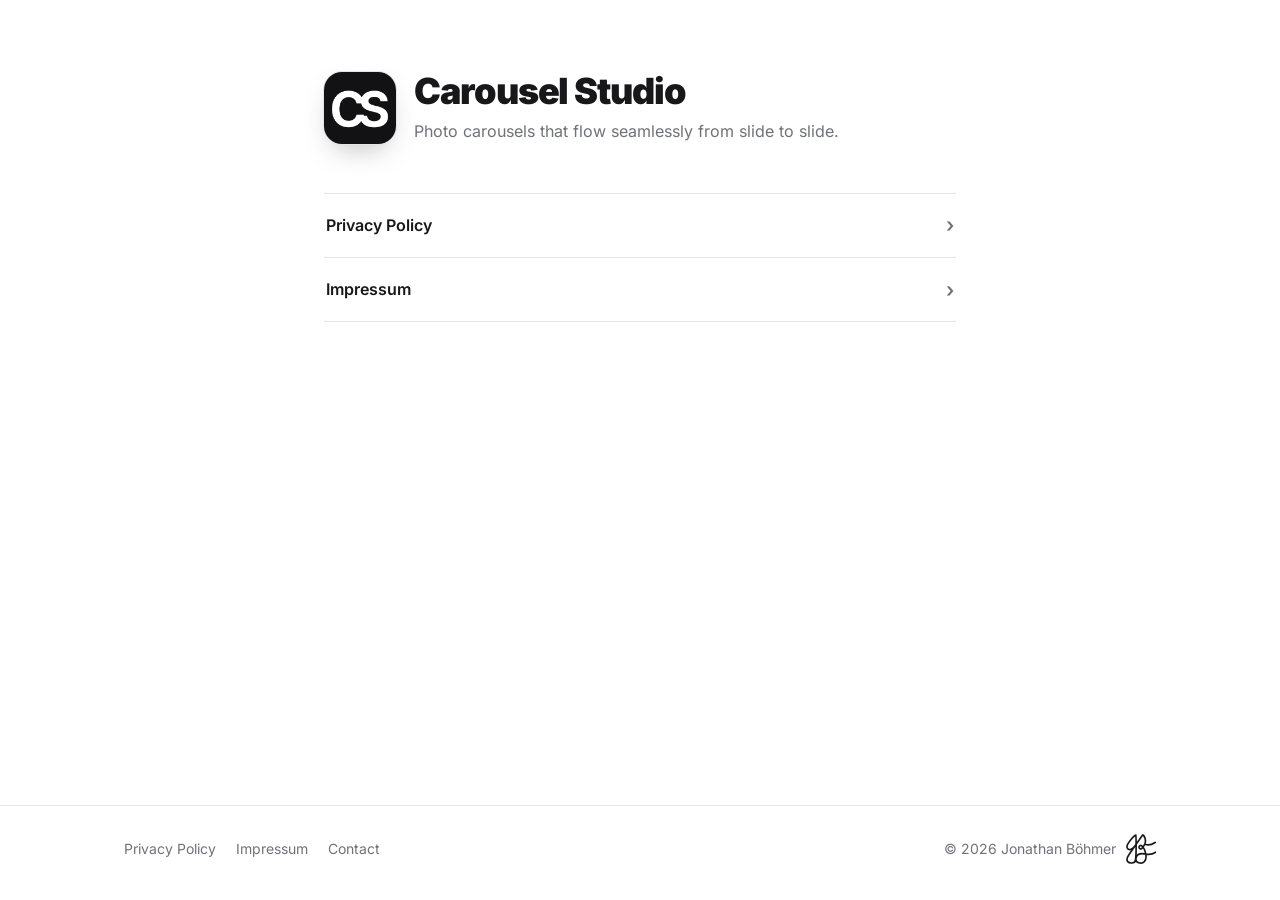
==== commit f4ceae3f: "Add the Impressum, and encode contact details against address harvesters Co-Authored-By: Claude Opus" ====
--- a/index.html
+++ b/index.html
@@ -9,6 +9,7 @@
   <link rel="icon" type="image/png" href="assets/favicon-64.png">
   <link rel="apple-touch-icon" href="assets/carousel-studio-icon.png">
   <link rel="stylesheet" href="assets/site.css">
+  <script src="assets/contact.js" defer></script>
 </head>
 <body>
   <main class="home">
@@ -21,6 +22,7 @@
     </div>
     <ul class="links">
       <li><a href="carousel-studio/privacy/">Privacy Policy</a></li>
+      <li><a href="carousel-studio/impressum/" lang="de">Impressum</a></li>
     </ul>
   </main>
 
@@ -28,7 +30,8 @@
     <div class="bar">
       <nav aria-label="Legal">
         <a href="carousel-studio/privacy/">Privacy Policy</a>
-        <a href="mailto:craftedbyjonathan@gmail.com">Contact</a>
+        <a href="carousel-studio/impressum/">Impressum</a>
+        <a class="pc" data-k="m" data-v="bW9jLmxpYW1nQG5haHRhbm9qeWJkZXRmYXJj">Contact</a>
       </nav>
       <div class="maker"><span>© 2026 Jonathan Böhmer</span><svg aria-hidden="true" focusable="false" viewBox="0 0 191 189" fill="none" xmlns="http://www.w3.org/2000/svg">
 <path d="M62.8626 66.6207C61.7168 68.2742 60.5823 69.8631 59.4593 71.3875M59.4593 71.3875C42.921 93.8382 28.6163 100.819 18.1163 97.6271C7.6163 94.4348 6.11631 83.1271 6.11631 83.1271C3.11632 59.1271 59.1163 4.12714 61.6164 6.29047C62.7768 7.29461 63.614 33.9391 63.8281 65.1051M59.4593 71.3875C39.4261 100.207 20.1163 128.127 20.1163 128.127C9.61631 145.127 6.47837 148.127 6.11631 158.627C5.11633 187.627 56.6163 192.319 60.1163 163.319C61.9918 147.78 64.0752 101.084 63.8281 65.1051M59.4593 71.3875C60.9141 69.2947 62.3728 67.1971 63.8281 65.1051M63.8281 65.1051C82.3511 38.4791 100.339 12.7619 103.116 9.29044C104.913 7.04449 105.528 5.95827 106.116 6.00174C106.277 6.01364 106.436 6.11007 106.616 6.29044C107.116 6.79044 116.116 11.9348 120.116 27.1271C124.116 42.3195 123.116 48.6271 120.116 59.1271C118.573 64.5296 113.323 74.0352 106.615 81.9916M106.615 81.9916C103.616 91.8195 91.6163 95.8195 86.6163 92.3195C81.6163 88.8195 80.1163 80.3195 86.1163 74.8195C92.1163 69.3195 99.6163 71.3195 106.615 81.9916ZM106.615 81.9916C111.871 88.1657 115.067 95.4644 116.616 99.6271C119.605 107.659 122.902 116.947 124.755 126.604M124.755 126.604C127.862 142.798 127.402 161.819 115.616 174.319C99.9728 190.911 53.4289 184.252 64.1163 148.627C71.5439 123.869 92.6163 120.101 124.755 126.604ZM124.755 126.604C143.116 130.319 159.616 133.819 187.116 114.819M118.028 65.0004C127.975 66.5796 145.616 78.3195 183.616 53.3195" stroke="currentColor" stroke-width="10.5" stroke-linecap="round" stroke-linejoin="round"/>
--- a/assets/site.css
+++ b/assets/site.css
@@ -48,6 +48,8 @@
 }
 body > main { flex: 1 0 auto; width: 100%; }
 a { color: var(--accent); text-underline-offset: 3px; }
+/* Contact details: the decoy inside them (see contact.js) never shows */
+.pc-x { display: none !important; }
 a:focus-visible { outline: 2px solid var(--accent); outline-offset: 3px; border-radius: 4px; }
 
 /* Header: the app's mark and name */
@@ -58,43 +60,55 @@
   -webkit-backdrop-filter: saturate(1.4) blur(10px);
   border-bottom: 1px solid var(--rule);
 }
-.site-header .bar { max-width: 1040px; margin: 0 auto; padding: 14px 24px; display: flex; align-items: center; justify-content: space-between; gap: 16px; }
+.site-header .bar { max-width: 1080px; margin: 0 auto; padding: 14px 24px; display: flex; align-items: center; justify-content: space-between; gap: 16px; }
 .brand { display: inline-flex; align-items: center; gap: 12px; color: var(--text); text-decoration: none; font-weight: 700; letter-spacing: -0.01em; }
 .brand img { width: 34px; height: 34px; border-radius: 9px; box-shadow: 0 0 0 1px var(--rule); }
 .site-header .section { color: var(--muted); font-size: 0.875rem; font-weight: 600; }
 
 /* Page layout: contents beside the text on wide screens, above it on narrow ones */
-.page { max-width: 1040px; margin: 0 auto; padding: 56px 24px 80px; display: grid; grid-template-columns: 220px minmax(0, 1fr); gap: 64px; }
+.page { max-width: 1080px; margin: 0 auto; padding: 56px 24px 80px; display: grid; grid-template-columns: 260px minmax(0, 1fr); gap: 64px; align-content: start; }
 .page > .hero { grid-column: 1 / -1; }
 .hero .eyebrow { margin: 0 0 10px; color: var(--accent); font-size: 0.8125rem; font-weight: 700; letter-spacing: 0.08em; text-transform: uppercase; }
 .hero h1 { margin: 0; color: var(--text); font-size: 2.75rem; line-height: 1.1; font-weight: 900; letter-spacing: -0.03em; }
-.hero .meta { margin: 14px 0 0; color: var(--muted); font-size: 0.9375rem; }
+.hero .meta { margin: 12px 0 0; color: var(--muted); font-size: 0.9375rem; }
 .hero .meta span + span::before { content: "·"; margin: 0 10px; }
 
 .toc { position: sticky; top: 96px; align-self: start; }
-.toc h2 { margin: 0 0 12px; color: var(--muted); font-size: 0.75rem; font-weight: 700; letter-spacing: 0.08em; text-transform: uppercase; }
+.toc summary { margin: 0 0 12px; color: var(--muted); font-size: 0.75rem; font-weight: 700; letter-spacing: 0.08em; text-transform: uppercase; list-style: none; cursor: default; pointer-events: none; }
+.toc summary::-webkit-details-marker { display: none; }
 .toc ol { list-style: none; margin: 0; padding: 0; counter-reset: toc; }
 .toc li { counter-increment: toc; }
-.toc a { display: flex; gap: 8px; padding: 5px 0; color: var(--muted); font-size: 0.875rem; line-height: 1.4; text-decoration: none; }
+.toc a { display: flex; gap: 8px; padding: 5px 0; color: var(--muted); font-size: 0.8125rem; line-height: 1.45; text-decoration: none; }
 .toc a::before { content: counter(toc) "."; flex: 0 0 1.75em; font-variant-numeric: tabular-nums; }
 .toc a:hover { color: var(--text); }
 
 article { max-width: 680px; min-width: 0; }
-article > p:first-child { margin-top: 0; color: var(--text); font-size: 1.0625rem; }
-section { padding-top: 36px; margin-top: 36px; border-top: 1px solid var(--rule); }
-section h2 { display: flex; gap: 0.5em; margin: 0 0 12px; color: var(--text); font-size: 1.1875rem; line-height: 1.4; font-weight: 700; letter-spacing: -0.01em; }
+article > p:first-child { margin-top: 0; }
+section { margin-top: 40px; }
+section h2 { display: flex; gap: 0.5em; margin: 0 0 10px; color: var(--text); font-size: 1.0625rem; line-height: 1.45; font-weight: 700; letter-spacing: -0.005em; }
 section h2 .num { flex: 0 0 auto; color: var(--accent); font-variant-numeric: tabular-nums; }
 p { margin: 0 0 14px; }
+section ul { margin: 0 0 14px; padding-left: 1.25em; }
+section li { margin: 6px 0; padding-left: 0.25em; }
+section li::marker { color: var(--accent); }
 p:last-child { margin-bottom: 0; }
 
 .contact-card { margin-top: 48px; padding: 22px 24px; border-radius: 14px; background: var(--surface); border: 1px solid var(--rule); }
-.contact-card h2 { margin: 0 0 6px; color: var(--text); font-size: 1rem; font-weight: 700; }
-.contact-card p { margin: 0; }
-.attribution { margin-top: 28px; color: var(--muted); font-size: 0.8125rem; }
+.contact-card h2 { margin: 0 0 10px; color: var(--text); font-size: 1rem; font-weight: 700; }
+.contact-card .who { margin: 0; color: var(--muted); font-size: 0.9375rem; }
+.contact-card .mail { display: inline-block; margin-top: 2px; font-weight: 600; overflow-wrap: anywhere; }
+.attribution { margin-top: 24px; color: var(--muted); font-size: 0.8125rem; line-height: 1.6; text-wrap: balance; }
+
+/* A short page without contents (the Impressum): one column */
+.page-single { grid-template-columns: minmax(0, 1fr); row-gap: 40px; }
+.page-single > article { max-width: 680px; }
+.imprint section { margin-top: 32px; }
+.imprint section:first-child { margin-top: 0; }
+.imprint p { line-height: 1.8; }
 
 /* Footer: the maker's mark */
 .site-footer { border-top: 1px solid var(--rule); }
-.site-footer .bar { max-width: 1040px; margin: 0 auto; padding: 28px 24px 36px; display: flex; align-items: center; justify-content: space-between; gap: 16px; color: var(--muted); font-size: 0.875rem; }
+.site-footer .bar { max-width: 1080px; margin: 0 auto; padding: 28px 24px 36px; display: flex; align-items: center; justify-content: space-between; gap: 16px; color: var(--muted); font-size: 0.875rem; }
 .site-footer nav { display: flex; gap: 20px; }
 .site-footer nav a { color: var(--muted); text-decoration: none; }
 .site-footer nav a:hover, .site-footer nav a[aria-current="page"] { color: var(--text); }
@@ -115,12 +129,22 @@
 .links a:hover { color: var(--accent); }
 
 @media (max-width: 860px) {
-  .page { grid-template-columns: minmax(0, 1fr); gap: 32px; padding-top: 40px; }
-  .toc { position: static; padding: 18px 20px; border-radius: 14px; background: var(--surface); border: 1px solid var(--rule); }
+  .page { grid-template-columns: minmax(0, 1fr); gap: 28px; padding-top: 40px; }
+  .toc { position: static; border-radius: 14px; background: var(--surface); border: 1px solid var(--rule); }
+  .toc summary { margin: 0; padding: 14px 18px; display: flex; justify-content: space-between; align-items: center; pointer-events: auto; cursor: pointer; color: var(--text); }
+  .toc summary::after { content: "›"; font-size: 1.25rem; line-height: 1; color: var(--muted); transform: rotate(90deg); transition: transform 0.2s; }
+  .toc details:not([open]) summary::after { transform: rotate(0deg); }
+  .toc ol { padding: 0 18px 14px; }
   .hero h1 { font-size: 2.125rem; }
+  body { font-size: 15.5px; }
 }
 @media (max-width: 480px) {
   .site-header .bar, .page, .site-footer .bar, .home { padding-left: 20px; padding-right: 20px; }
   .site-header .section { display: none; }
-  .site-footer .bar { flex-direction: column; align-items: flex-start; }
+  .page { padding-bottom: 56px; }
+  /* Footer on a phone: a centred sign-off – the maker's mark, the copyright, then the links */
+  .site-footer .bar { flex-direction: column-reverse; align-items: center; gap: 18px; padding-top: 32px; padding-bottom: 40px; text-align: center; }
+  .maker { flex-direction: column-reverse; gap: 10px; }
+  .maker svg { height: 40px; }
+  .site-footer nav { gap: 24px; }
 }
